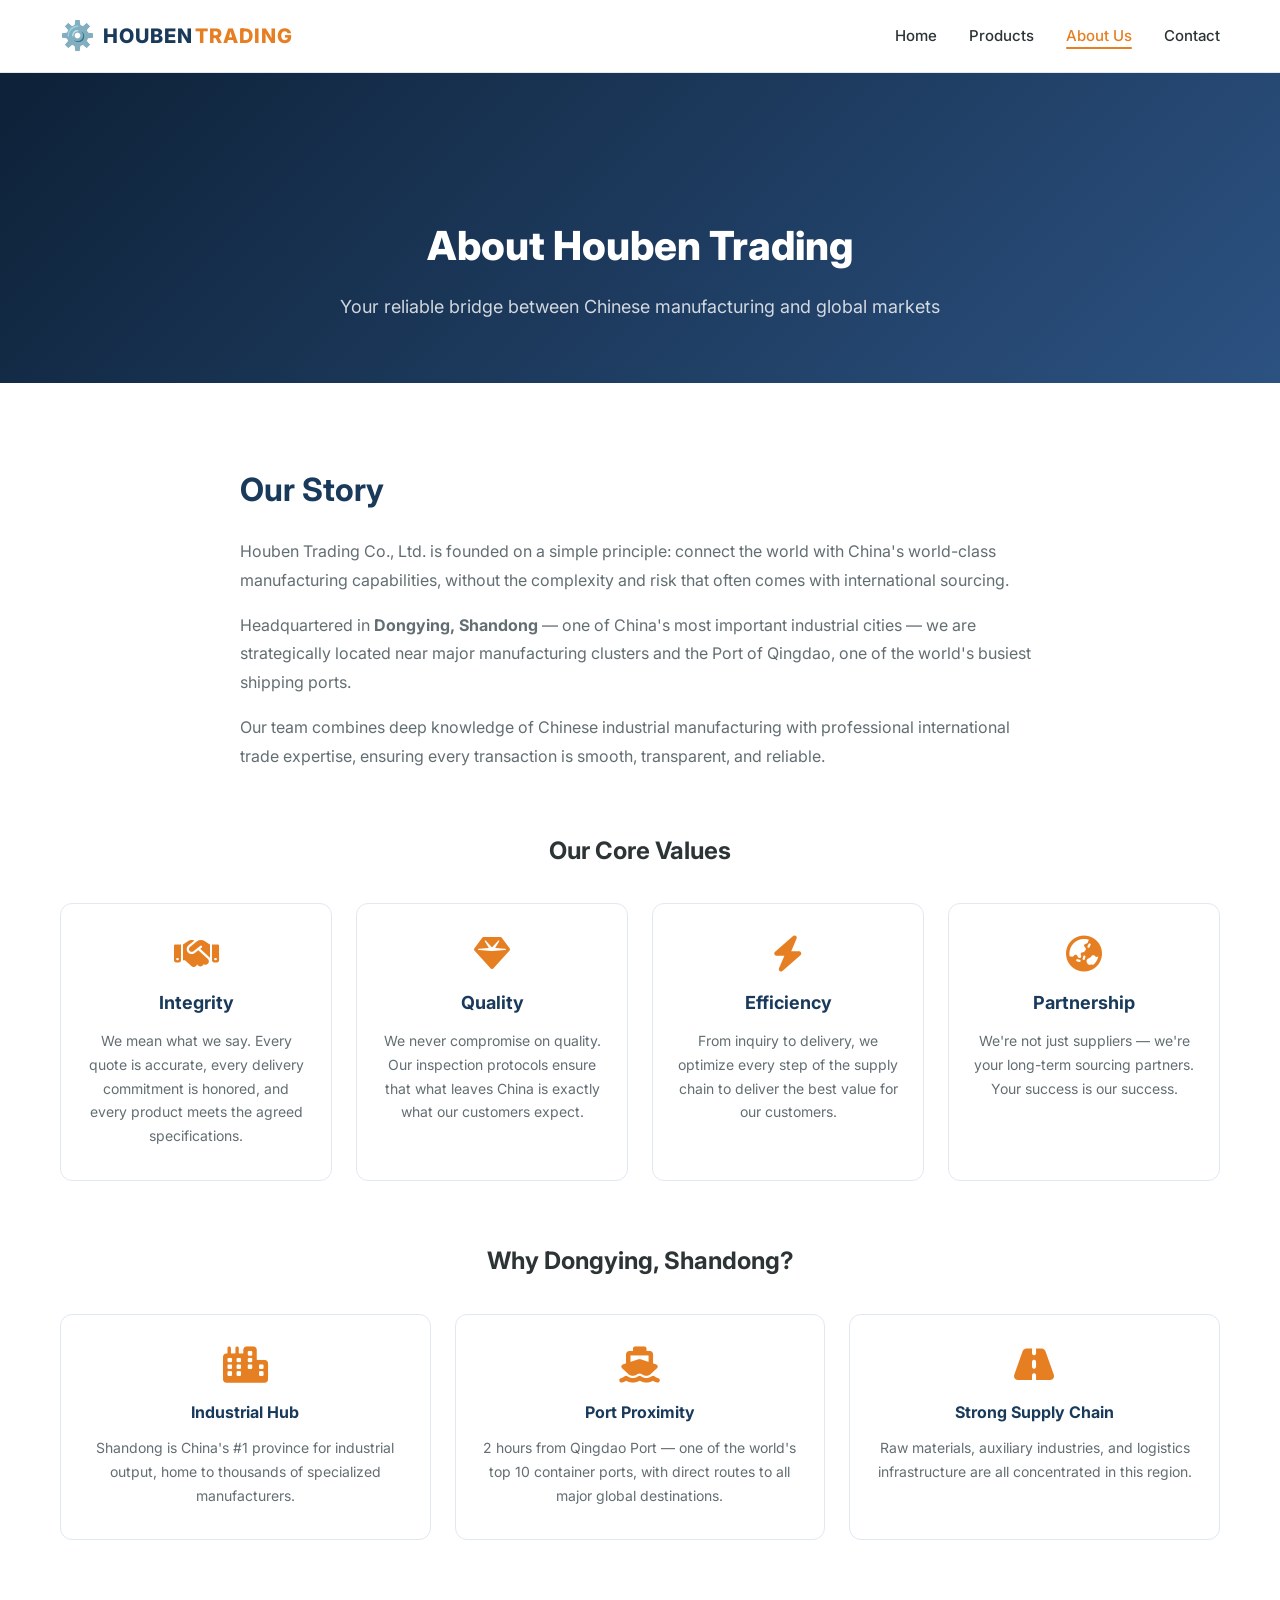
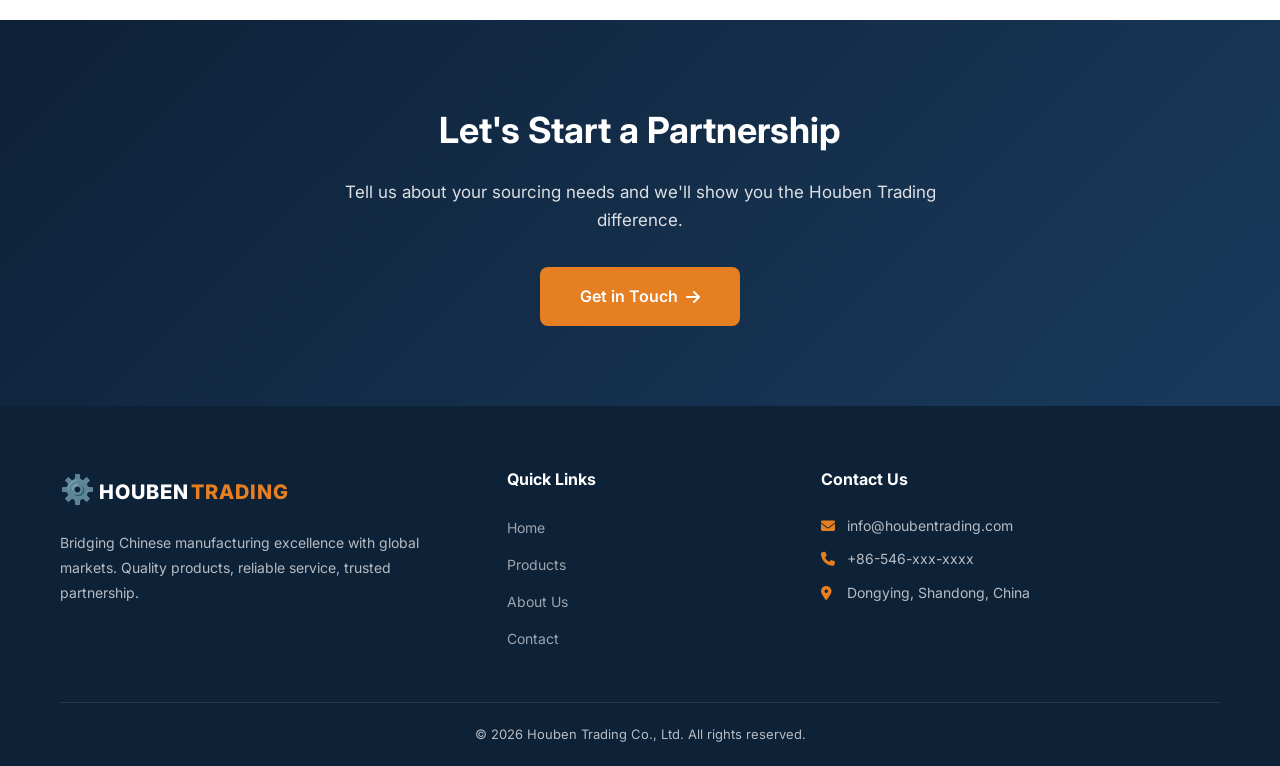
==== about.html @ 9c23e3fd "Initial commit - Houben Trading website" ====
<!DOCTYPE html>
<html lang="en">
<head>
    <meta charset="UTF-8">
    <meta name="viewport" content="width=device-width, initial-scale=1.0">
    <title>About Us - Houben Trading Co., Ltd.</title>
    <link rel="stylesheet" href="css/style.css">
    <link href="https://fonts.googleapis.com/css2?family=Inter:wght@300;400;500;600;700;800&display=swap" rel="stylesheet">
    <link rel="stylesheet" href="https://cdnjs.cloudflare.com/ajax/libs/font-awesome/6.5.0/css/all.min.css">
</head>
<body>
    <nav class="navbar">
        <div class="container">
            <div class="nav-brand">
                <a href="index.html">
                    <span class="brand-icon">⚙️</span>
                    <span class="brand-text">HOUBEN<span class="brand-accent">TRADING</span></span>
                </a>
            </div>
            <div class="nav-toggle" id="navToggle">
                <span></span><span></span><span></span>
            </div>
            <ul class="nav-menu" id="navMenu">
                <li><a href="index.html">Home</a></li>
                <li><a href="products.html">Products</a></li>
                <li><a href="about.html" class="active">About Us</a></li>
                <li><a href="contact.html">Contact</a></li>
            </ul>
        </div>
    </nav>

    <section class="page-header">
        <div class="container">
            <h1>About Houben Trading</h1>
            <p>Your reliable bridge between Chinese manufacturing and global markets</p>
        </div>
    </section>

    <section class="section">
        <div class="container">
            <div class="about-story">
                <div class="about-text">
                    <h2>Our Story</h2>
                    <p>Houben Trading Co., Ltd. is founded on a simple principle: connect the world with China's world-class manufacturing capabilities, without the complexity and risk that often comes with international sourcing.</p>
                    <p>Headquartered in <strong>Dongying, Shandong</strong> — one of China's most important industrial cities — we are strategically located near major manufacturing clusters and the Port of Qingdao, one of the world's busiest shipping ports.</p>
                    <p>Our team combines deep knowledge of Chinese industrial manufacturing with professional international trade expertise, ensuring every transaction is smooth, transparent, and reliable.</p>
                </div>
            </div>

            <div class="values-section">
                <h2 class="text-center">Our Core Values</h2>
                <div class="values-grid">
                    <div class="value-card">
                        <i class="fas fa-handshake"></i>
                        <h3>Integrity</h3>
                        <p>We mean what we say. Every quote is accurate, every delivery commitment is honored, and every product meets the agreed specifications.</p>
                    </div>
                    <div class="value-card">
                        <i class="fas fa-gem"></i>
                        <h3>Quality</h3>
                        <p>We never compromise on quality. Our inspection protocols ensure that what leaves China is exactly what our customers expect.</p>
                    </div>
                    <div class="value-card">
                        <i class="fas fa-bolt"></i>
                        <h3>Efficiency</h3>
                        <p>From inquiry to delivery, we optimize every step of the supply chain to deliver the best value for our customers.</p>
                    </div>
                    <div class="value-card">
                        <i class="fas fa-globe-asia"></i>
                        <h3>Partnership</h3>
                        <p>We're not just suppliers — we're your long-term sourcing partners. Your success is our success.</p>
                    </div>
                </div>
            </div>

            <div class="why-location">
                <h2 class="text-center">Why Dongying, Shandong?</h2>
                <div class="location-grid">
                    <div class="location-item">
                        <i class="fas fa-city"></i>
                        <h4>Industrial Hub</h4>
                        <p>Shandong is China's #1 province for industrial output, home to thousands of specialized manufacturers.</p>
                    </div>
                    <div class="location-item">
                        <i class="fas fa-ship"></i>
                        <h4>Port Proximity</h4>
                        <p>2 hours from Qingdao Port — one of the world's top 10 container ports, with direct routes to all major global destinations.</p>
                    </div>
                    <div class="location-item">
                        <i class="fas fa-road"></i>
                        <h4>Strong Supply Chain</h4>
                        <p>Raw materials, auxiliary industries, and logistics infrastructure are all concentrated in this region.</p>
                    </div>
                </div>
            </div>
        </div>
    </section>

    <section class="section cta-section">
        <div class="container">
            <div class="cta-content">
                <h2>Let's Start a Partnership</h2>
                <p>Tell us about your sourcing needs and we'll show you the Houben Trading difference.</p>
                <a href="contact.html" class="btn btn-primary btn-lg">Get in Touch <i class="fas fa-arrow-right"></i></a>
            </div>
        </div>
    </section>

    <footer class="footer">
        <div class="container">
            <div class="footer-grid">
                <div class="footer-brand">
                    <span class="brand-icon">⚙️</span>
                    <span class="brand-text">HOUBEN<span class="brand-accent">TRADING</span></span>
                    <p>Bridging Chinese manufacturing excellence with global markets. Quality products, reliable service, trusted partnership.</p>
                </div>
                <div class="footer-links">
                    <h4>Quick Links</h4>
                    <ul>
                        <li><a href="index.html">Home</a></li>
                        <li><a href="products.html">Products</a></li>
                        <li><a href="about.html">About Us</a></li>
                        <li><a href="contact.html">Contact</a></li>
                    </ul>
                </div>
                <div class="footer-contact">
                    <h4>Contact Us</h4>
                    <p><i class="fas fa-envelope"></i> info@houbentrading.com</p>
                    <p><i class="fas fa-phone"></i> +86-546-xxx-xxxx</p>
                    <p><i class="fas fa-location-dot"></i> Dongying, Shandong, China</p>
                </div>
            </div>
            <div class="footer-bottom">
                <p>&copy; 2026 Houben Trading Co., Ltd. All rights reserved.</p>
            </div>
        </div>
    </footer>

    <script src="js/main.js"></script>
</body>
</html>
---- css/style.css ----
/* ============================================
   Houben Trading Co., Ltd. - Main Stylesheet
   ============================================ */

:root {
    --primary: #1a3a5c;
    --primary-dark: #0d2137;
    --primary-light: #2c5282;
    --accent: #e67e22;
    --accent-hover: #d35400;
    --text: #2d3436;
    --text-light: #636e72;
    --bg: #ffffff;
    --bg-alt: #f8f9fa;
    --border: #e2e8f0;
    --shadow: 0 4px 24px rgba(0,0,0,0.08);
    --shadow-hover: 0 8px 40px rgba(0,0,0,0.12);
    --radius: 12px;
}

* {
    margin: 0;
    padding: 0;
    box-sizing: border-box;
}

html {
    scroll-behavior: smooth;
}

body {
    font-family: 'Inter', -apple-system, BlinkMacSystemFont, 'Segoe UI', sans-serif;
    color: var(--text);
    line-height: 1.7;
    font-size: 16px;
}

.container {
    max-width: 1200px;
    margin: 0 auto;
    padding: 0 20px;
}

/* ======== Navigation ======== */
.navbar {
    position: fixed;
    top: 0;
    left: 0;
    right: 0;
    background: rgba(255,255,255,0.95);
    backdrop-filter: blur(10px);
    z-index: 1000;
    border-bottom: 1px solid var(--border);
    transition: all 0.3s;
}

.navbar .container {
    display: flex;
    justify-content: space-between;
    align-items: center;
    height: 72px;
}

.nav-brand a {
    text-decoration: none;
    display: flex;
    align-items: center;
    gap: 8px;
}

.brand-icon {
    font-size: 28px;
}

.brand-text {
    font-weight: 800;
    font-size: 20px;
    letter-spacing: 1px;
    color: var(--primary);
}

.brand-accent {
    color: var(--accent);
    margin-left: 2px;
}

.nav-menu {
    display: flex;
    list-style: none;
    gap: 32px;
}

.nav-menu a {
    text-decoration: none;
    color: var(--text);
    font-weight: 500;
    font-size: 15px;
    transition: color 0.2s;
    position: relative;
}

.nav-menu a:hover,
.nav-menu a.active {
    color: var(--accent);
}

.nav-menu a.active::after {
    content: '';
    position: absolute;
    bottom: -4px;
    left: 0;
    right: 0;
    height: 2px;
    background: var(--accent);
    border-radius: 1px;
}

.nav-toggle {
    display: none;
    flex-direction: column;
    cursor: pointer;
    gap: 5px;
}

.nav-toggle span {
    width: 24px;
    height: 2px;
    background: var(--primary);
    transition: 0.3s;
}

/* ======== Hero ======== */
.hero {
    min-height: 85vh;
    display: flex;
    align-items: center;
    position: relative;
    background: linear-gradient(135deg, var(--primary-dark) 0%, var(--primary) 50%, var(--primary-light) 100%);
    overflow: hidden;
    margin-top: 72px;
}

.hero-overlay {
    position: absolute;
    inset: 0;
    background: url("data:image/svg+xml,%3Csvg width='60' height='60' viewBox='0 0 60 60' xmlns='http://www.w3.org/2000/svg'%3E%3Cg fill='none' fill-rule='evenodd'%3E%3Cg fill='%23ffffff' fill-opacity='0.03'%3E%3Cpath d='M36 34v-4h-2v4h-4v2h4v4h2v-4h4v-2h-4zm0-30V0h-2v4h-4v2h4v4h2V6h4V4h-4zM6 34v-4H4v4H0v2h4v4h2v-4h4v-2H6zM6 4V0H4v4H0v2h4v4h2V6h4V4H6z'/%3E%3C/g%3E%3C/g%3E%3C/svg%3E");
}

.hero-content {
    position: relative;
    z-index: 1;
    max-width: 720px;
    color: white;
}

.hero-badge {
    display: inline-block;
    background: rgba(255,255,255,0.1);
    backdrop-filter: blur(4px);
    padding: 8px 20px;
    border-radius: 50px;
    font-size: 13px;
    font-weight: 500;
    letter-spacing: 0.5px;
    margin-bottom: 24px;
    border: 1px solid rgba(255,255,255,0.15);
}

.hero h1 {
    font-size: 48px;
    font-weight: 800;
    line-height: 1.15;
    margin-bottom: 20px;
}

.hero h1 .highlight {
    background: linear-gradient(135deg, #f6d365, #fda085);
    -webkit-background-clip: text;
    -webkit-text-fill-color: transparent;
    background-clip: text;
}

.hero-subtitle {
    font-size: 18px;
    color: rgba(255,255,255,0.8);
    line-height: 1.7;
    margin-bottom: 36px;
    max-width: 600px;
}

.hero-cta {
    display: flex;
    gap: 16px;
    flex-wrap: wrap;
}

/* ======== Buttons ======== */
.btn {
    display: inline-flex;
    align-items: center;
    gap: 8px;
    padding: 14px 32px;
    border-radius: 8px;
    font-weight: 600;
    font-size: 15px;
    text-decoration: none;
    transition: all 0.3s;
    cursor: pointer;
    border: none;
    font-family: inherit;
}

.btn-primary {
    background: var(--accent);
    color: white;
}

.btn-primary:hover {
    background: var(--accent-hover);
    transform: translateY(-2px);
    box-shadow: 0 8px 24px rgba(230, 126, 34, 0.35);
}

.btn-outline {
    background: transparent;
    color: white;
    border: 2px solid rgba(255,255,255,0.3);
}

.btn-outline:hover {
    border-color: white;
    background: rgba(255,255,255,0.1);
    transform: translateY(-2px);
}

.btn-sm {
    padding: 10px 20px;
    font-size: 13px;
}

.btn-lg {
    padding: 16px 40px;
    font-size: 16px;
}

.btn-submit {
    width: 100%;
    justify-content: center;
    font-size: 16px;
    padding: 16px;
}

/* ======== Trust Bar ======== */
.trust-bar {
    background: white;
    border-bottom: 1px solid var(--border);
    padding: 16px 0;
}

.trust-items {
    display: flex;
    justify-content: center;
    gap: 40px;
    flex-wrap: wrap;
}

.trust-item {
    display: flex;
    align-items: center;
    gap: 8px;
    font-size: 14px;
    font-weight: 500;
    color: var(--text-light);
}

.trust-item i {
    color: var(--accent);
    font-size: 18px;
}

/* ======== Sections ======== */
.section {
    padding: 80px 0;
}

.section-header {
    text-align: center;
    margin-bottom: 48px;
}

.section-header h2 {
    font-size: 36px;
    font-weight: 700;
    color: var(--primary);
    margin-bottom: 12px;
}

.section-header p {
    color: var(--text-light);
    font-size: 17px;
    max-width: 600px;
    margin: 0 auto;
}

/* ======== Page Header ======== */
.page-header {
    background: linear-gradient(135deg, var(--primary-dark), var(--primary-light));
    color: white;
    padding: 140px 0 60px;
    text-align: center;
    margin-top: 72px;
}

.page-header h1 {
    font-size: 40px;
    font-weight: 800;
    margin-bottom: 12px;
}

.page-header p {
    font-size: 18px;
    color: rgba(255,255,255,0.8);
    max-width: 600px;
    margin: 0 auto;
}

/* ======== Features Grid ======== */
.features-grid {
    display: grid;
    grid-template-columns: repeat(auto-fit, minmax(260px, 1fr));
    gap: 24px;
}

.feature-card {
    background: white;
    padding: 36px 28px;
    border-radius: var(--radius);
    border: 1px solid var(--border);
    transition: all 0.3s;
}

.feature-card:hover {
    transform: translateY(-4px);
    box-shadow: var(--shadow-hover);
}

.feature-icon {
    width: 56px;
    height: 56px;
    background: linear-gradient(135deg, var(--accent), #f39c12);
    border-radius: 12px;
    display: flex;
    align-items: center;
    justify-content: center;
    margin-bottom: 20px;
}

.feature-icon i {
    font-size: 24px;
    color: white;
}

.feature-card h3 {
    font-size: 18px;
    margin-bottom: 12px;
    color: var(--primary);
}

.feature-card p {
    font-size: 14px;
    color: var(--text-light);
    line-height: 1.7;
}

/* ======== Products Preview ======== */
.product-grid {
    display: grid;
    grid-template-columns: repeat(auto-fit, minmax(340px, 1fr));
    gap: 28px;
}

.product-card {
    background: white;
    border-radius: var(--radius);
    overflow: hidden;
    border: 1px solid var(--border);
    transition: all 0.3s;
}

.product-card:hover {
    transform: translateY(-4px);
    box-shadow: var(--shadow-hover);
}

.product-placeholder {
    display: flex;
    align-items: center;
    justify-content: center;
    height: 100%;
}

.product-placeholder i {
    font-size: 64px;
    color: rgba(255,255,255,0.25);
}

.product-img {
    height: 220px;
    display: flex;
    align-items: center;
    justify-content: center;
}

.product-info {
    padding: 24px;
}

.product-tag {
    display: inline-block;
    padding: 4px 12px;
    background: rgba(230, 126, 34, 0.1);
    color: var(--accent);
    border-radius: 50px;
    font-size: 12px;
    font-weight: 600;
    margin-bottom: 12px;
}

.product-info h3 {
    font-size: 18px;
    margin-bottom: 10px;
    color: var(--primary);
}

.product-info p {
    font-size: 14px;
    color: var(--text-light);
    line-height: 1.7;
    margin-bottom: 16px;
}

/* ======== Industries ======== */
.industries {
    background: var(--bg-alt);
}

.industries-grid {
    display: grid;
    grid-template-columns: repeat(auto-fit, minmax(160px, 1fr));
    gap: 24px;
    max-width: 800px;
    margin: 0 auto;
}

.industry-item {
    background: white;
    padding: 28px 20px;
    text-align: center;
    border-radius: var(--radius);
    border: 1px solid var(--border);
    transition: all 0.3s;
}

.industry-item:hover {
    transform: translateY(-3px);
    box-shadow: var(--shadow);
}

.industry-item i {
    font-size: 32px;
    color: var(--accent);
    margin-bottom: 12px;
}

.industry-item h4 {
    font-size: 14px;
    color: var(--primary);
    font-weight: 600;
}

/* ======== CTA Section ======== */
.cta-section {
    background: linear-gradient(135deg, var(--primary-dark), var(--primary));
    color: white;
    text-align: center;
}

.cta-content {
    max-width: 600px;
    margin: 0 auto;
}

.cta-content h2 {
    font-size: 36px;
    font-weight: 700;
    margin-bottom: 16px;
}

.cta-content p {
    font-size: 17px;
    color: rgba(255,255,255,0.85);
    margin-bottom: 32px;
}

.cta-content .btn-outline {
    border-color: rgba(255,255,255,0.4);
}

/* ======== Footer ======== */
.footer {
    background: var(--primary-dark);
    color: rgba(255,255,255,0.7);
    padding: 60px 0 0;
}

.footer-grid {
    display: grid;
    grid-template-columns: 1.5fr 1fr 1.5fr;
    gap: 48px;
    margin-bottom: 40px;
}

.footer-brand .brand-text {
    color: white;
}

.footer-brand p {
    font-size: 14px;
    margin-top: 16px;
    line-height: 1.8;
}

.footer-links h4,
.footer-contact h4 {
    color: white;
    font-size: 16px;
    margin-bottom: 20px;
}

.footer-links ul {
    list-style: none;
}

.footer-links li {
    margin-bottom: 10px;
}

.footer-links a {
    text-decoration: none;
    color: rgba(255,255,255,0.6);
    font-size: 14px;
    transition: color 0.2s;
}

.footer-links a:hover {
    color: var(--accent);
}

.footer-contact p {
    font-size: 14px;
    margin-bottom: 10px;
    display: flex;
    align-items: center;
    gap: 10px;
}

.footer-contact i {
    width: 16px;
    color: var(--accent);
}

.footer-bottom {
    border-top: 1px solid rgba(255,255,255,0.1);
    padding: 20px 0;
    text-align: center;
    font-size: 13px;
}

/* ======== About Page ======== */
.about-story {
    max-width: 800px;
    margin: 0 auto 60px;
}

.about-text h2 {
    font-size: 32px;
    color: var(--primary);
    margin-bottom: 20px;
}

.about-text p {
    font-size: 16px;
    color: var(--text-light);
    margin-bottom: 16px;
    line-height: 1.8;
}

.values-grid {
    display: grid;
    grid-template-columns: repeat(auto-fit, minmax(240px, 1fr));
    gap: 24px;
    margin: 32px 0 60px;
}

.value-card {
    text-align: center;
    padding: 32px 24px;
    background: white;
    border-radius: var(--radius);
    border: 1px solid var(--border);
    transition: all 0.3s;
}

.value-card:hover {
    transform: translateY(-3px);
    box-shadow: var(--shadow);
}

.value-card i {
    font-size: 36px;
    color: var(--accent);
    margin-bottom: 16px;
}

.value-card h3 {
    font-size: 18px;
    color: var(--primary);
    margin-bottom: 10px;
}

.value-card p {
    font-size: 14px;
    color: var(--text-light);
}

.location-grid {
    display: grid;
    grid-template-columns: repeat(auto-fit, minmax(260px, 1fr));
    gap: 24px;
    margin-top: 32px;
}

.location-item {
    text-align: center;
    padding: 32px 24px;
    background: white;
    border-radius: var(--radius);
    border: 1px solid var(--border);
}

.location-item i {
    font-size: 36px;
    color: var(--accent);
    margin-bottom: 16px;
}

.location-item h4 {
    font-size: 16px;
    color: var(--primary);
    margin-bottom: 10px;
}

.location-item p {
    font-size: 14px;
    color: var(--text-light);
}

/* ======== Products Page ======== */
.product-category {
    margin-bottom: 40px;
}

.category-header {
    margin-bottom: 32px;
}

.category-header h2 {
    font-size: 28px;
    color: var(--primary);
    margin-bottom: 8px;
}

.category-desc {
    color: var(--text-light);
    font-size: 15px;
    max-width: 700px;
}

.product-detail-grid {
    display: grid;
    grid-template-columns: repeat(auto-fit, minmax(300px, 1fr));
    gap: 24px;
}

.product-detail-card {
    background: white;
    border-radius: var(--radius);
    overflow: hidden;
    border: 1px solid var(--border);
    transition: all 0.3s;
}

.product-detail-card:hover {
    transform: translateY(-3px);
    box-shadow: var(--shadow-hover);
}

.product-detail-card h3 {
    padding: 20px 20px 8px;
    font-size: 18px;
    color: var(--primary);
}

.product-detail-card ul {
    padding: 0 20px 20px;
    list-style: none;
}

.product-detail-card li {
    padding: 4px 0;
    font-size: 14px;
    color: var(--text-light);
    padding-left: 20px;
    position: relative;
}

.product-detail-card li::before {
    content: '\2713';
    position: absolute;
    left: 0;
    color: var(--accent);
    font-weight: 700;
}

.section-divider {
    border: none;
    border-top: 1px solid var(--border);
    margin: 40px 0;
}

/* ======== Contact Page ======== */
.contact-grid {
    display: grid;
    grid-template-columns: 1fr 1.5fr;
    gap: 48px;
    align-items: start;
}

.contact-info-panel h2 {
    font-size: 28px;
    color: var(--primary);
    margin-bottom: 16px;
}

.contact-info-panel > p {
    color: var(--text-light);
    margin-bottom: 32px;
}

.contact-details {
    display: flex;
    flex-direction: column;
    gap: 20px;
}

.contact-item {
    display: flex;
    gap: 16px;
    align-items: flex-start;
}

.contact-item i {
    width: 40px;
    height: 40px;
    background: rgba(230, 126, 34, 0.1);
    border-radius: 10px;
    display: flex;
    align-items: center;
    justify-content: center;
    color: var(--accent);
    font-size: 18px;
    flex-shrink: 0;
}

.contact-item h4 {
    font-size: 14px;
    color: var(--primary);
    margin-bottom: 2px;
}

.contact-item p {
    font-size: 14px;
    color: var(--text-light);
}

/* Inquiry Form */
.inquiry-form-panel {
    background: white;
    border-radius: var(--radius);
    padding: 36px;
    border: 1px solid var(--border);
    box-shadow: var(--shadow);
}

.inquiry-form-panel h2 {
    font-size: 24px;
    color: var(--primary);
    margin-bottom: 24px;
}

.form-row {
    display: grid;
    grid-template-columns: 1fr 1fr;
    gap: 16px;
}

.form-group {
    margin-bottom: 16px;
}

.form-group label {
    display: block;
    font-size: 13px;
    font-weight: 600;
    color: var(--text);
    margin-bottom: 6px;
}

.form-group input,
.form-group select,
.form-group textarea {
    width: 100%;
    padding: 12px 16px;
    border: 1px solid var(--border);
    border-radius: 8px;
    font-family: inherit;
    font-size: 14px;
    transition: border-color 0.2s;
    background: var(--bg);
}

.form-group input:focus,
.form-group select:focus,
.form-group textarea:focus {
    outline: none;
    border-color: var(--accent);
    box-shadow: 0 0 0 3px rgba(230, 126, 34, 0.1);
}

.form-note {
    text-align: center;
    font-size: 12px;
    color: var(--text-light);
    margin-top: 12px;
}

/* ======== Utilities ======== */
.text-center {
    text-align: center;
}

/* ======== Mobile ======== */
@media (max-width: 768px) {
    .nav-toggle {
        display: flex;
    }

    .nav-menu {
        position: fixed;
        top: 72px;
        left: 0;
        right: 0;
        background: white;
        flex-direction: column;
        padding: 24px;
        gap: 16px;
        border-bottom: 1px solid var(--border);
        transform: translateY(-120%);
        transition: transform 0.3s;
    }

    .nav-menu.active {
        transform: translateY(0);
    }

    .hero h1 {
        font-size: 32px;
    }

    .hero-subtitle {
        font-size: 16px;
    }

    .section-header h2,
    .cta-content h2 {
        font-size: 28px;
    }

    .contact-grid {
        grid-template-columns: 1fr;
    }

    .form-row {
        grid-template-columns: 1fr;
    }

    .footer-grid {
        grid-template-columns: 1fr;
        gap: 32px;
    }

    .trust-items {
        gap: 16px;
    }

    .product-grid,
    .features-grid {
        grid-template-columns: 1fr;
    }

    .page-header h1 {
        font-size: 28px;
    }
}

@media (max-width: 480px) {
    .hero h1 {
        font-size: 26px;
    }

    .hero-cta {
        flex-direction: column;
    }

    .hero-cta .btn {
        width: 100%;
        justify-content: center;
    }
}

/* ======== Submit Feedback ======== */
.submit-feedback {
    display: none;
    text-align: center;
    padding: 40px;
}

.submit-feedback.show {
    display: block;
}

.submit-feedback i {
    font-size: 48px;
    color: #27ae60;
    margin-bottom: 16px;
}

.submit-feedback h3 {
    color: var(--primary);
    margin-bottom: 8px;
}
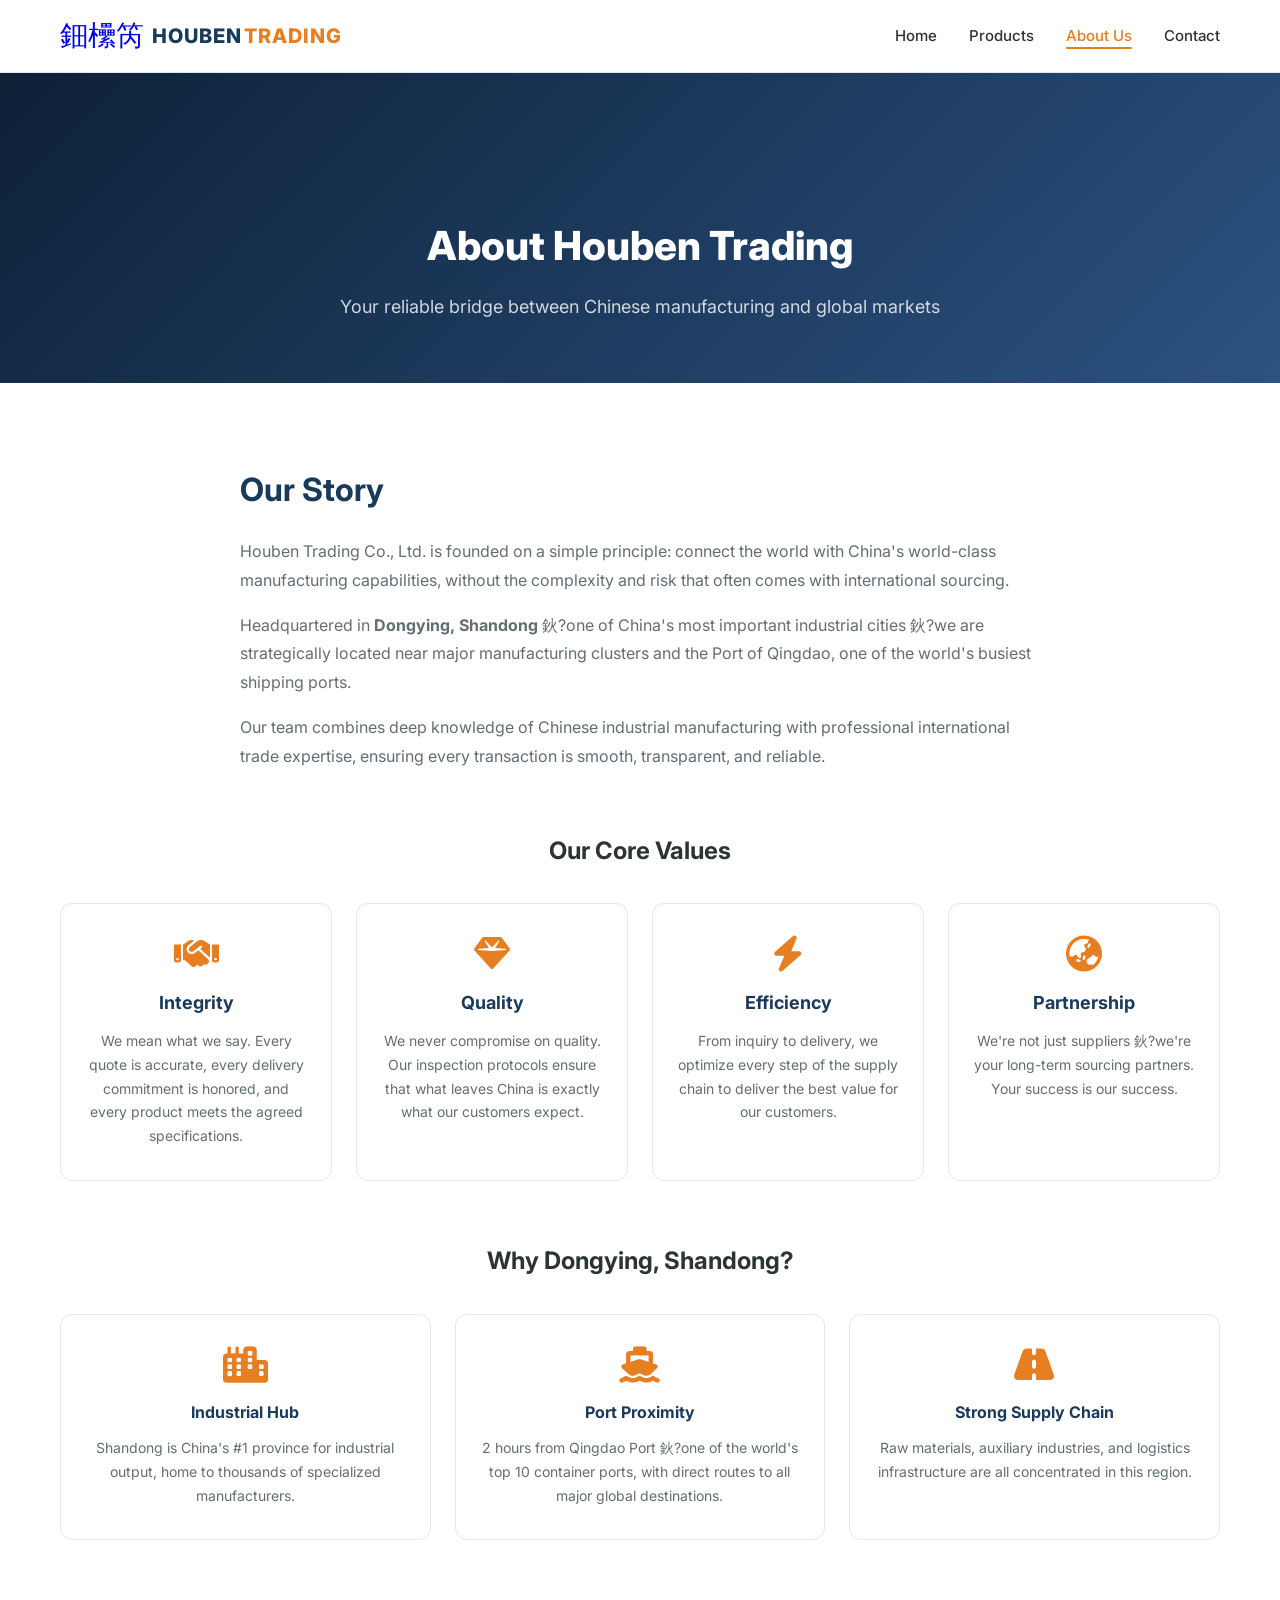
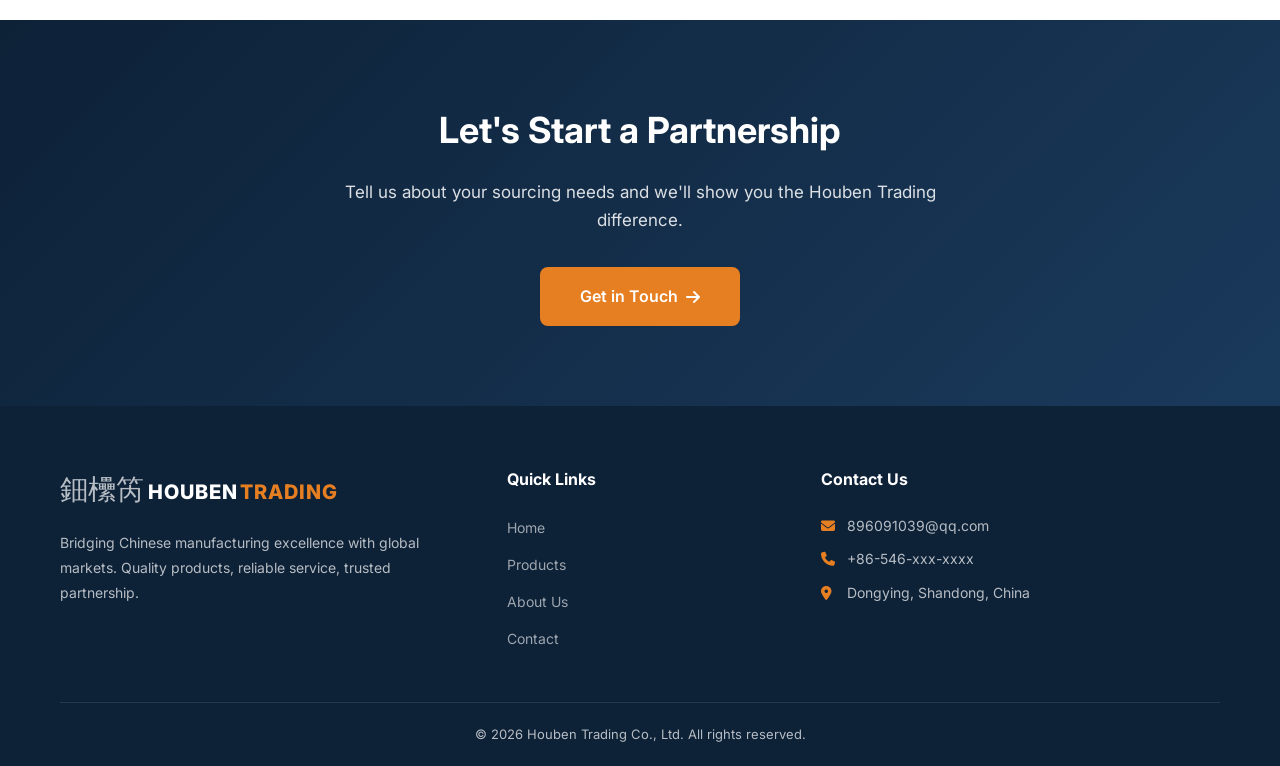
==== commit 1cb346e7: "Update contact email to 896091039@qq.com" ====
--- a/about.html
+++ b/about.html
@@ -1,4 +1,4 @@
-<!DOCTYPE html>
+﻿<!DOCTYPE html>
 <html lang="en">
 <head>
     <meta charset="UTF-8">
@@ -13,7 +13,7 @@
         <div class="container">
             <div class="nav-brand">
                 <a href="index.html">
-                    <span class="brand-icon">⚙️</span>
+                    <span class="brand-icon">鈿欙笍</span>
                     <span class="brand-text">HOUBEN<span class="brand-accent">TRADING</span></span>
                 </a>
             </div>
@@ -42,7 +42,7 @@
                 <div class="about-text">
                     <h2>Our Story</h2>
                     <p>Houben Trading Co., Ltd. is founded on a simple principle: connect the world with China's world-class manufacturing capabilities, without the complexity and risk that often comes with international sourcing.</p>
-                    <p>Headquartered in <strong>Dongying, Shandong</strong> — one of China's most important industrial cities — we are strategically located near major manufacturing clusters and the Port of Qingdao, one of the world's busiest shipping ports.</p>
+                    <p>Headquartered in <strong>Dongying, Shandong</strong> 鈥?one of China's most important industrial cities 鈥?we are strategically located near major manufacturing clusters and the Port of Qingdao, one of the world's busiest shipping ports.</p>
                     <p>Our team combines deep knowledge of Chinese industrial manufacturing with professional international trade expertise, ensuring every transaction is smooth, transparent, and reliable.</p>
                 </div>
             </div>
@@ -68,7 +68,7 @@
                     <div class="value-card">
                         <i class="fas fa-globe-asia"></i>
                         <h3>Partnership</h3>
-                        <p>We're not just suppliers — we're your long-term sourcing partners. Your success is our success.</p>
+                        <p>We're not just suppliers 鈥?we're your long-term sourcing partners. Your success is our success.</p>
                     </div>
                 </div>
             </div>
@@ -84,7 +84,7 @@
                     <div class="location-item">
                         <i class="fas fa-ship"></i>
                         <h4>Port Proximity</h4>
-                        <p>2 hours from Qingdao Port — one of the world's top 10 container ports, with direct routes to all major global destinations.</p>
+                        <p>2 hours from Qingdao Port 鈥?one of the world's top 10 container ports, with direct routes to all major global destinations.</p>
                     </div>
                     <div class="location-item">
                         <i class="fas fa-road"></i>
@@ -110,7 +110,7 @@
         <div class="container">
             <div class="footer-grid">
                 <div class="footer-brand">
-                    <span class="brand-icon">⚙️</span>
+                    <span class="brand-icon">鈿欙笍</span>
                     <span class="brand-text">HOUBEN<span class="brand-accent">TRADING</span></span>
                     <p>Bridging Chinese manufacturing excellence with global markets. Quality products, reliable service, trusted partnership.</p>
                 </div>
@@ -125,7 +125,7 @@
                 </div>
                 <div class="footer-contact">
                     <h4>Contact Us</h4>
-                    <p><i class="fas fa-envelope"></i> info@houbentrading.com</p>
+                    <p><i class="fas fa-envelope"></i> 896091039@qq.com</p>
                     <p><i class="fas fa-phone"></i> +86-546-xxx-xxxx</p>
                     <p><i class="fas fa-location-dot"></i> Dongying, Shandong, China</p>
                 </div>
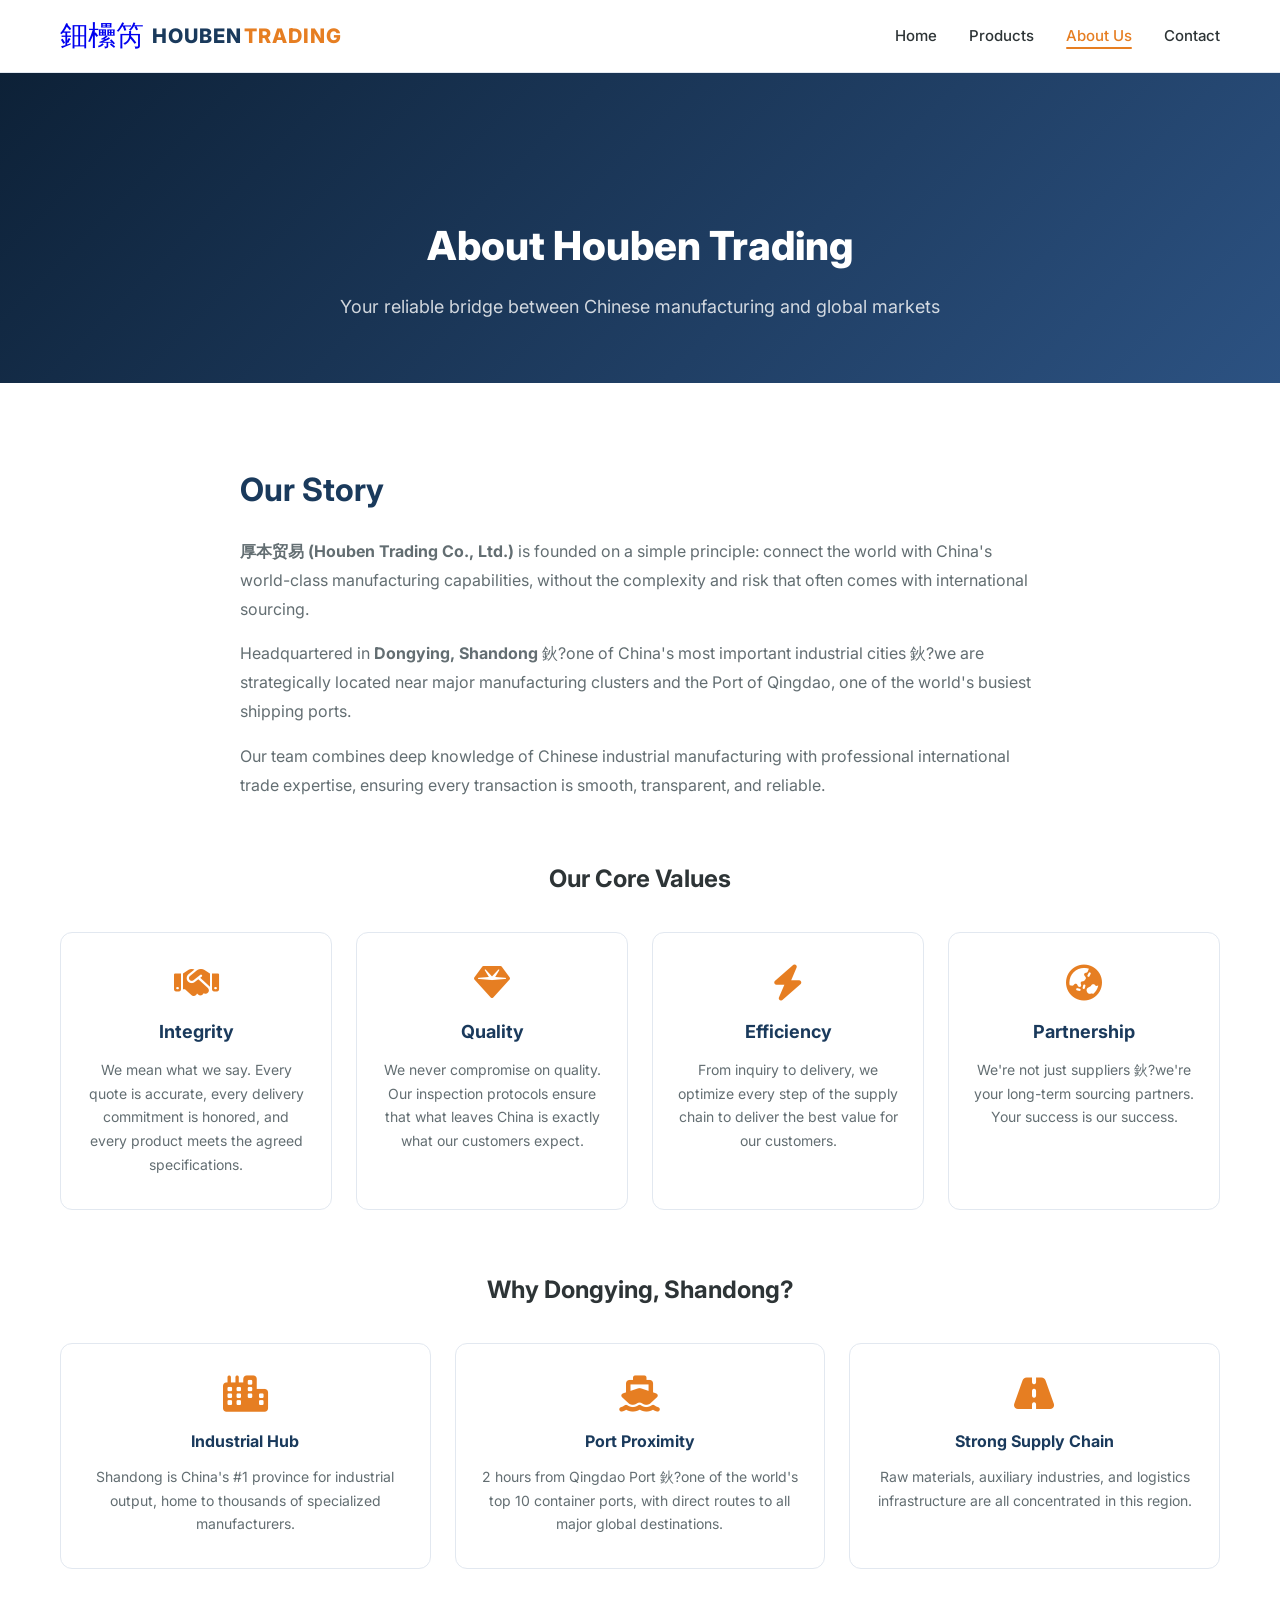
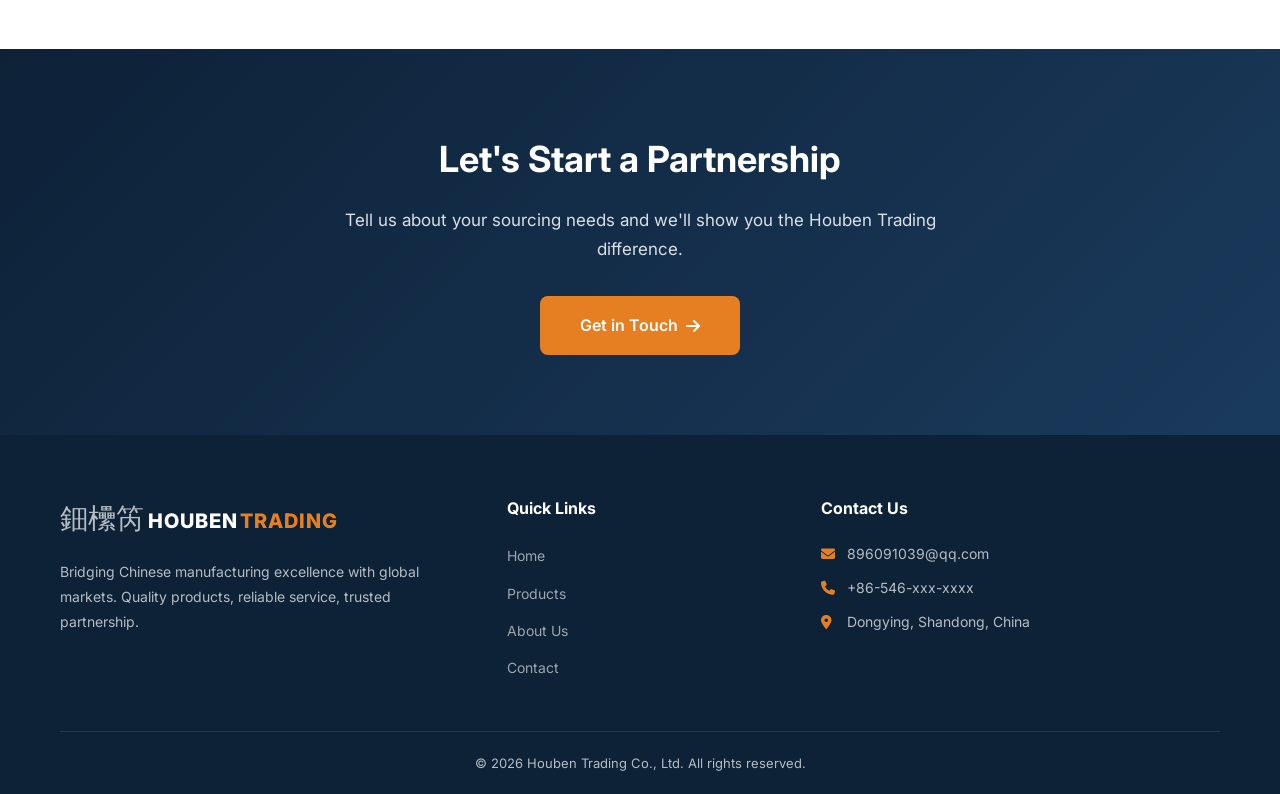
==== commit 634337de: "Add Chinese brand name to about page" ====
--- a/about.html
+++ b/about.html
@@ -41,7 +41,7 @@
             <div class="about-story">
                 <div class="about-text">
                     <h2>Our Story</h2>
-                    <p>Houben Trading Co., Ltd. is founded on a simple principle: connect the world with China's world-class manufacturing capabilities, without the complexity and risk that often comes with international sourcing.</p>
+                    <p><strong>厚本贸易 (Houben Trading Co., Ltd.)</strong> is founded on a simple principle: connect the world with China's world-class manufacturing capabilities, without the complexity and risk that often comes with international sourcing.</p>
                     <p>Headquartered in <strong>Dongying, Shandong</strong> 鈥?one of China's most important industrial cities 鈥?we are strategically located near major manufacturing clusters and the Port of Qingdao, one of the world's busiest shipping ports.</p>
                     <p>Our team combines deep knowledge of Chinese industrial manufacturing with professional international trade expertise, ensuring every transaction is smooth, transparent, and reliable.</p>
                 </div>
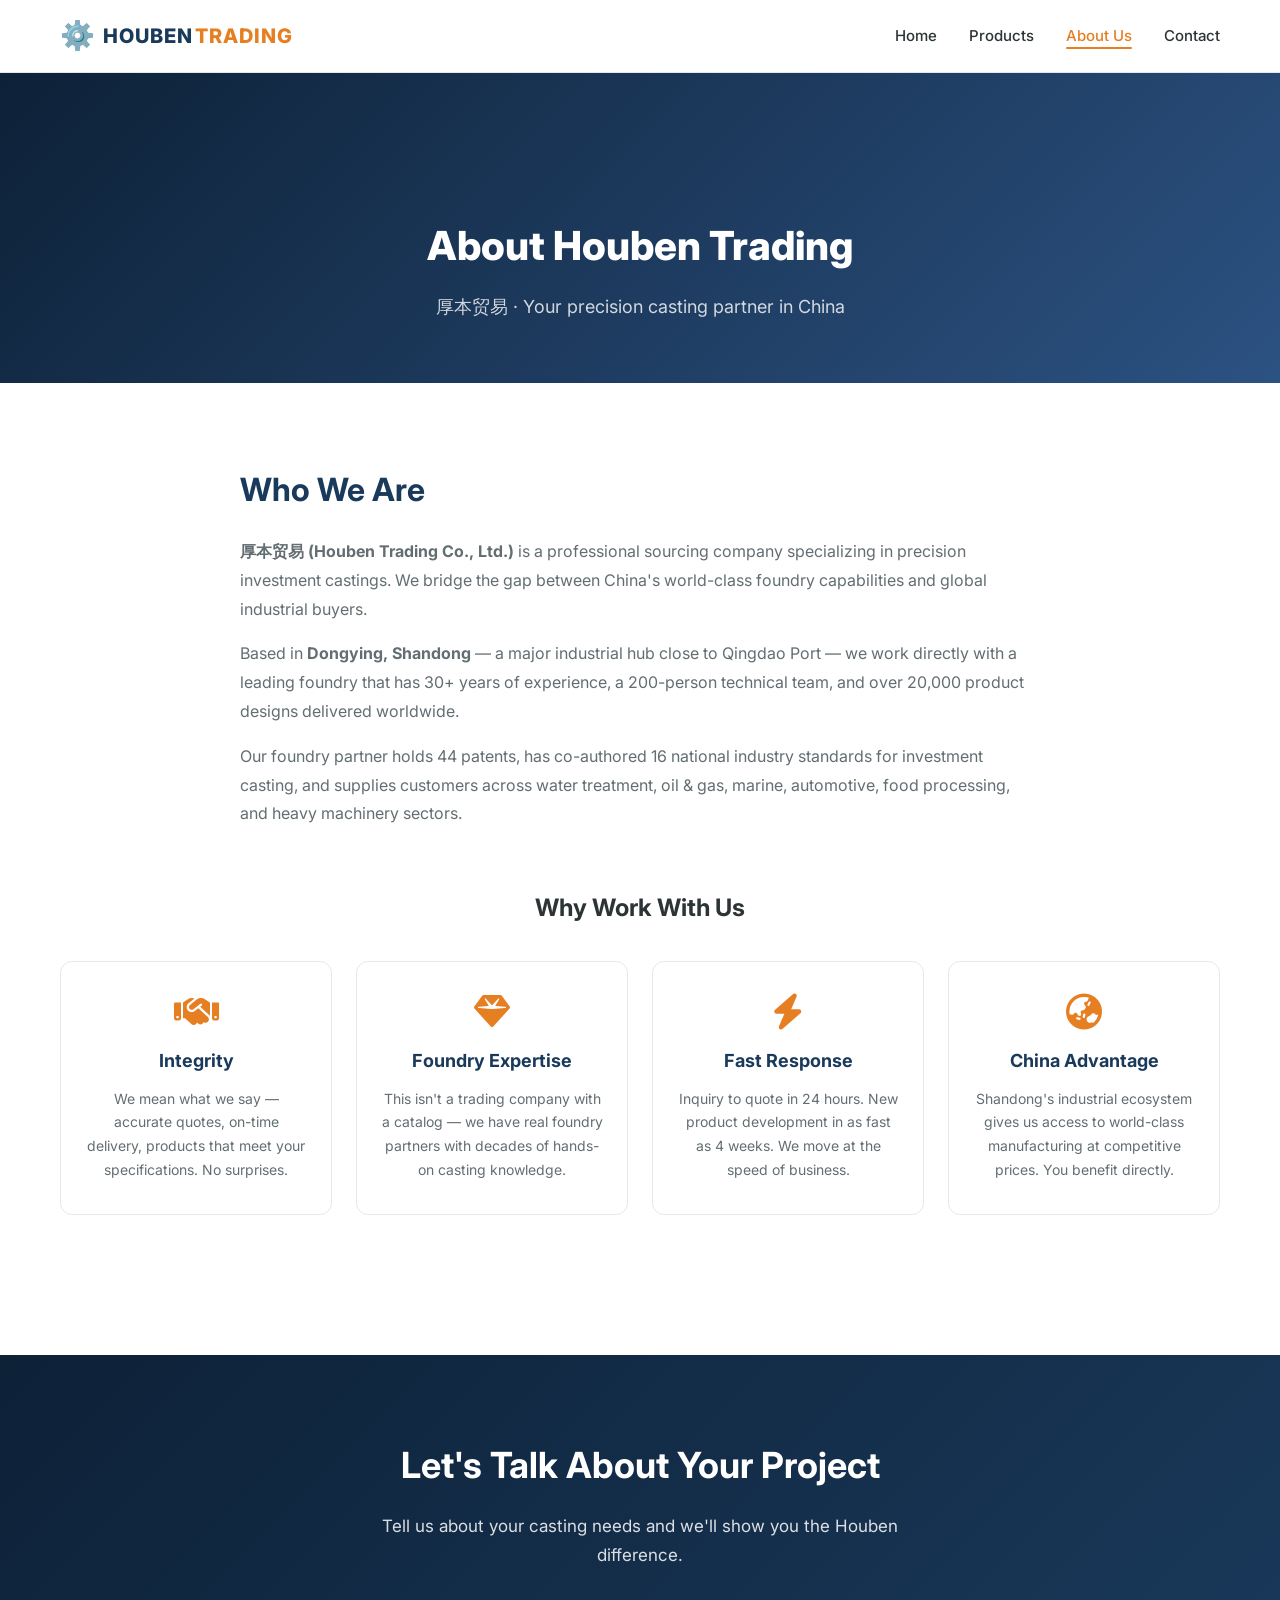
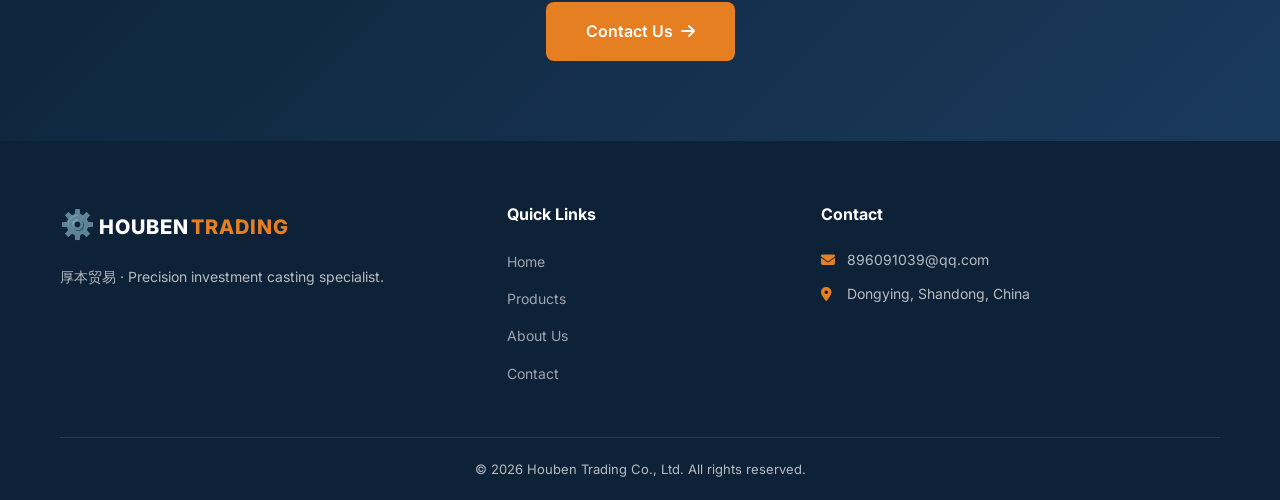
==== commit 2c1963e4: "Focus site on Jiayang precision castings, optimize all pages" ====
--- a/about.html
+++ b/about.html
@@ -1,4 +1,4 @@
-﻿<!DOCTYPE html>
+<!DOCTYPE html>
 <html lang="en">
 <head>
     <meta charset="UTF-8">
@@ -13,7 +13,7 @@
         <div class="container">
             <div class="nav-brand">
                 <a href="index.html">
-                    <span class="brand-icon">鈿欙笍</span>
+                    <span class="brand-icon">⚙️</span>
                     <span class="brand-text">HOUBEN<span class="brand-accent">TRADING</span></span>
                 </a>
             </div>
@@ -32,7 +32,7 @@
     <section class="page-header">
         <div class="container">
             <h1>About Houben Trading</h1>
-            <p>Your reliable bridge between Chinese manufacturing and global markets</p>
+            <p>厚本贸易 · Your precision casting partner in China</p>
         </div>
     </section>
 
@@ -40,56 +40,35 @@
         <div class="container">
             <div class="about-story">
                 <div class="about-text">
-                    <h2>Our Story</h2>
-                    <p><strong>厚本贸易 (Houben Trading Co., Ltd.)</strong> is founded on a simple principle: connect the world with China's world-class manufacturing capabilities, without the complexity and risk that often comes with international sourcing.</p>
-                    <p>Headquartered in <strong>Dongying, Shandong</strong> 鈥?one of China's most important industrial cities 鈥?we are strategically located near major manufacturing clusters and the Port of Qingdao, one of the world's busiest shipping ports.</p>
-                    <p>Our team combines deep knowledge of Chinese industrial manufacturing with professional international trade expertise, ensuring every transaction is smooth, transparent, and reliable.</p>
+                    <h2>Who We Are</h2>
+                    <p><strong>厚本贸易 (Houben Trading Co., Ltd.)</strong> is a professional sourcing company specializing in precision investment castings. We bridge the gap between China's world-class foundry capabilities and global industrial buyers.</p>
+                    <p>Based in <strong>Dongying, Shandong</strong> — a major industrial hub close to Qingdao Port — we work directly with a leading foundry that has 30+ years of experience, a 200-person technical team, and over 20,000 product designs delivered worldwide.</p>
+                    <p>Our foundry partner holds 44 patents, has co-authored 16 national industry standards for investment casting, and supplies customers across water treatment, oil & gas, marine, automotive, food processing, and heavy machinery sectors.</p>
                 </div>
             </div>
 
             <div class="values-section">
-                <h2 class="text-center">Our Core Values</h2>
+                <h2 class="text-center">Why Work With Us</h2>
                 <div class="values-grid">
                     <div class="value-card">
                         <i class="fas fa-handshake"></i>
                         <h3>Integrity</h3>
-                        <p>We mean what we say. Every quote is accurate, every delivery commitment is honored, and every product meets the agreed specifications.</p>
+                        <p>We mean what we say — accurate quotes, on-time delivery, products that meet your specifications. No surprises.</p>
                     </div>
                     <div class="value-card">
                         <i class="fas fa-gem"></i>
-                        <h3>Quality</h3>
-                        <p>We never compromise on quality. Our inspection protocols ensure that what leaves China is exactly what our customers expect.</p>
+                        <h3>Foundry Expertise</h3>
+                        <p>This isn't a trading company with a catalog — we have real foundry partners with decades of hands-on casting knowledge.</p>
                     </div>
                     <div class="value-card">
                         <i class="fas fa-bolt"></i>
-                        <h3>Efficiency</h3>
-                        <p>From inquiry to delivery, we optimize every step of the supply chain to deliver the best value for our customers.</p>
+                        <h3>Fast Response</h3>
+                        <p>Inquiry to quote in 24 hours. New product development in as fast as 4 weeks. We move at the speed of business.</p>
                     </div>
                     <div class="value-card">
                         <i class="fas fa-globe-asia"></i>
-                        <h3>Partnership</h3>
-                        <p>We're not just suppliers 鈥?we're your long-term sourcing partners. Your success is our success.</p>
-                    </div>
-                </div>
-            </div>
-
-            <div class="why-location">
-                <h2 class="text-center">Why Dongying, Shandong?</h2>
-                <div class="location-grid">
-                    <div class="location-item">
-                        <i class="fas fa-city"></i>
-                        <h4>Industrial Hub</h4>
-                        <p>Shandong is China's #1 province for industrial output, home to thousands of specialized manufacturers.</p>
-                    </div>
-                    <div class="location-item">
-                        <i class="fas fa-ship"></i>
-                        <h4>Port Proximity</h4>
-                        <p>2 hours from Qingdao Port 鈥?one of the world's top 10 container ports, with direct routes to all major global destinations.</p>
-                    </div>
-                    <div class="location-item">
-                        <i class="fas fa-road"></i>
-                        <h4>Strong Supply Chain</h4>
-                        <p>Raw materials, auxiliary industries, and logistics infrastructure are all concentrated in this region.</p>
+                        <h3>China Advantage</h3>
+                        <p>Shandong's industrial ecosystem gives us access to world-class manufacturing at competitive prices. You benefit directly.</p>
                     </div>
                 </div>
             </div>
@@ -99,9 +78,9 @@
     <section class="section cta-section">
         <div class="container">
             <div class="cta-content">
-                <h2>Let's Start a Partnership</h2>
-                <p>Tell us about your sourcing needs and we'll show you the Houben Trading difference.</p>
-                <a href="contact.html" class="btn btn-primary btn-lg">Get in Touch <i class="fas fa-arrow-right"></i></a>
+                <h2>Let's Talk About Your Project</h2>
+                <p>Tell us about your casting needs and we'll show you the Houben difference.</p>
+                <a href="contact.html" class="btn btn-primary btn-lg">Contact Us <i class="fas fa-arrow-right"></i></a>
             </div>
         </div>
     </section>
@@ -110,9 +89,9 @@
         <div class="container">
             <div class="footer-grid">
                 <div class="footer-brand">
-                    <span class="brand-icon">鈿欙笍</span>
+                    <span class="brand-icon">⚙️</span>
                     <span class="brand-text">HOUBEN<span class="brand-accent">TRADING</span></span>
-                    <p>Bridging Chinese manufacturing excellence with global markets. Quality products, reliable service, trusted partnership.</p>
+                    <p>厚本贸易 · Precision investment casting specialist.</p>
                 </div>
                 <div class="footer-links">
                     <h4>Quick Links</h4>
@@ -124,9 +103,8 @@
                     </ul>
                 </div>
                 <div class="footer-contact">
-                    <h4>Contact Us</h4>
+                    <h4>Contact</h4>
                     <p><i class="fas fa-envelope"></i> 896091039@qq.com</p>
-                    <p><i class="fas fa-phone"></i> +86-546-xxx-xxxx</p>
                     <p><i class="fas fa-location-dot"></i> Dongying, Shandong, China</p>
                 </div>
             </div>
--- a/css/style.css
+++ b/css/style.css
@@ -135,7 +135,7 @@
     display: flex;
     align-items: center;
     position: relative;
-    background: linear-gradient(135deg, var(--primary-dark) 0%, var(--primary) 50%, var(--primary-light) 100%);
+    background: url('../images/20201225113845_6942.jpg') center/cover no-repeat, linear-gradient(135deg, var(--primary-dark) 0%, var(--primary) 50%, var(--primary-light) 100%);
     overflow: hidden;
     margin-top: 72px;
 }
@@ -945,6 +945,55 @@
     padding: 40px;
 }
 
+.product-img img {
+    width: 100%;
+    height: 100%;
+    object-fit: cover;
+    transition: transform 0.3s;
+}
+
+.product-card:hover .product-img img {
+    transform: scale(1.05);
+}
+
+.product-bullets {
+    list-style: none;
+    padding: 0;
+    margin: 0 0 16px;
+}
+
+.product-bullets li {
+    padding: 3px 0 3px 20px;
+    font-size: 13px;
+    color: var(--text-light);
+    position: relative;
+}
+
+.product-bullets li::before {
+    content: '✓';
+    position: absolute;
+    left: 0;
+    color: var(--accent);
+    font-weight: 700;
+}
+
+.pd-img img {
+    width: 100%;
+    height: 100%;
+    object-fit: cover;
+    transition: transform 0.3s;
+}
+
+.product-detail-card:hover .pd-img img {
+    transform: scale(1.05);
+}
+
+.submit-feedback {
+    display: none;
+    text-align: center;
+    padding: 40px;
+}
+
 .submit-feedback.show {
     display: block;
 }
@@ -959,3 +1008,32 @@
     color: var(--primary);
     margin-bottom: 8px;
 }
+
+/* Strength Banner */
+.strength-banner {
+    display: flex;
+    flex-wrap: wrap;
+    justify-content: center;
+    gap: 12px;
+    background: linear-gradient(135deg, var(--primary-dark), var(--primary));
+    padding: 28px 24px;
+    border-radius: var(--radius);
+    color: white;
+}
+
+.strength-item {
+    padding: 12px 24px;
+    background: rgba(255,255,255,0.08);
+    border-radius: 8px;
+    font-size: 14px;
+    text-align: center;
+    border: 1px solid rgba(255,255,255,0.12);
+}
+
+.strength-item strong {
+    display: block;
+    font-size: 24px;
+    font-weight: 800;
+    color: var(--accent);
+    margin-bottom: 2px;
+}
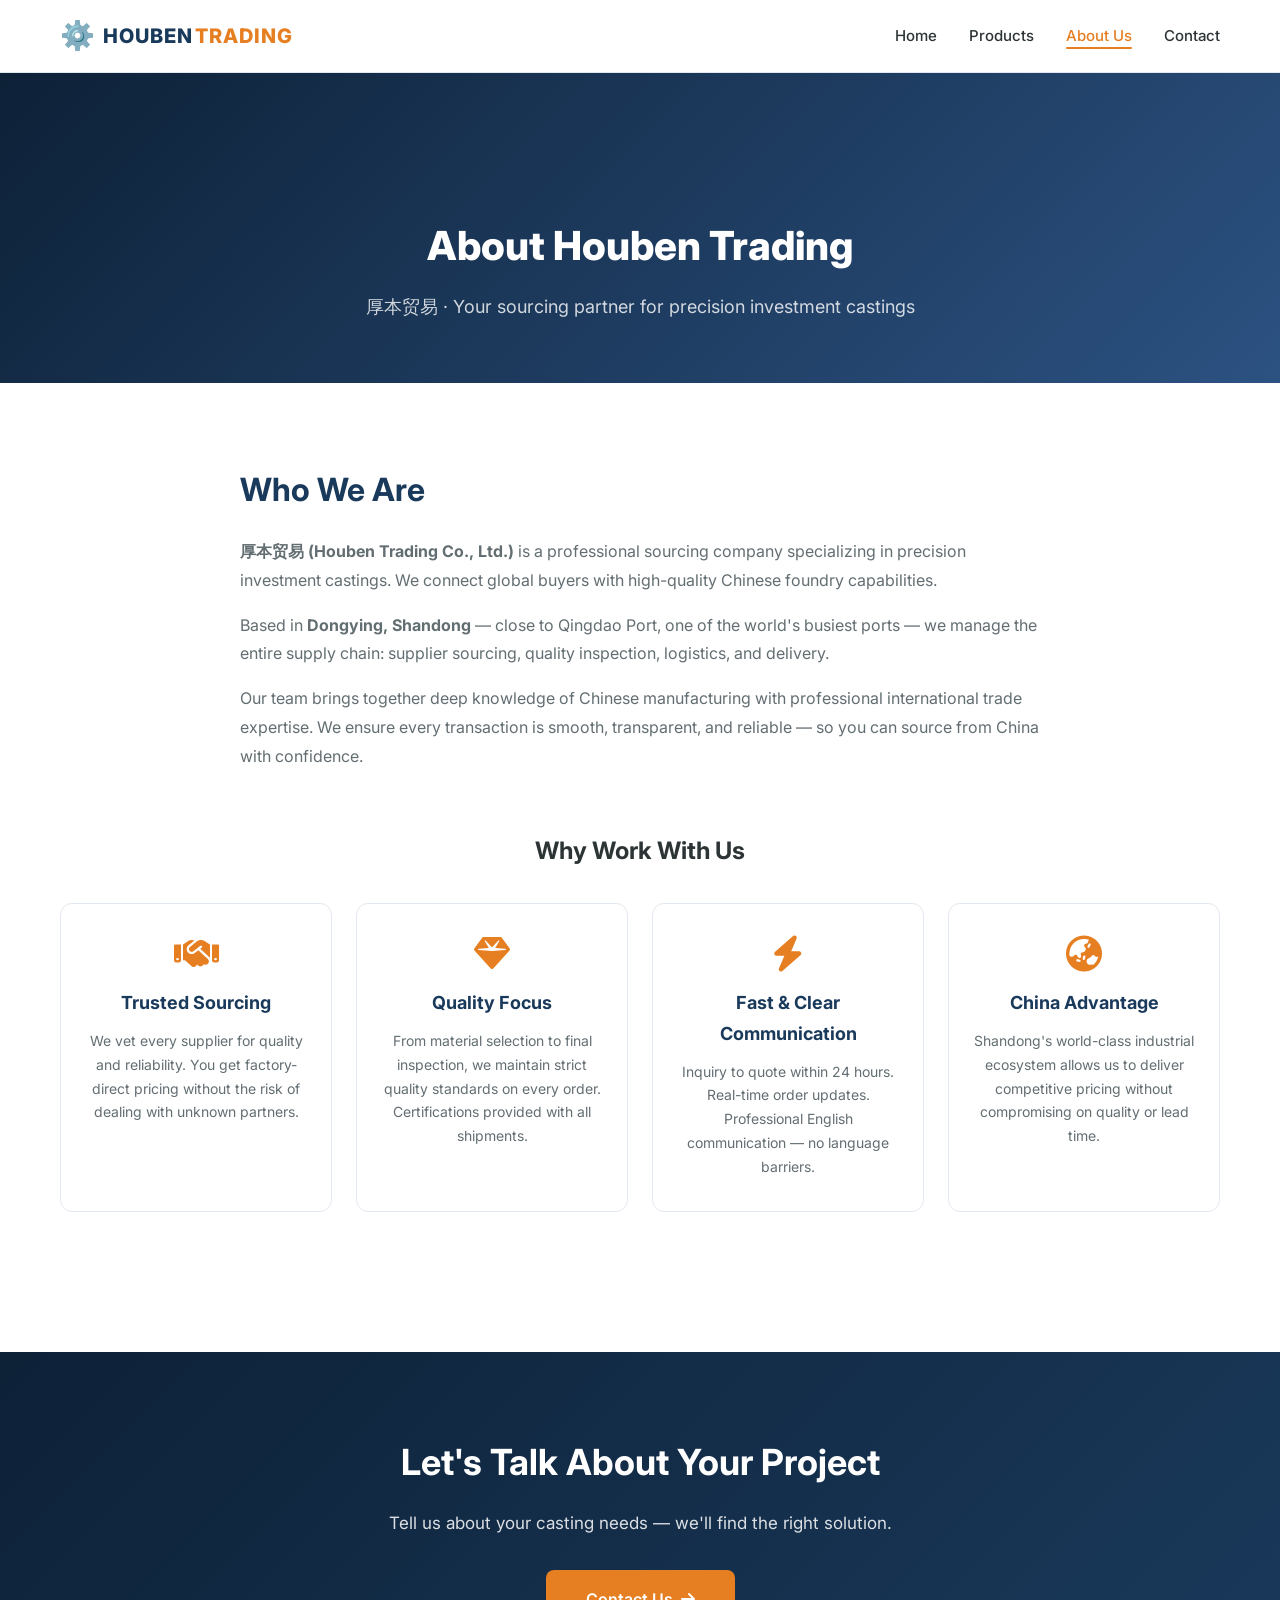
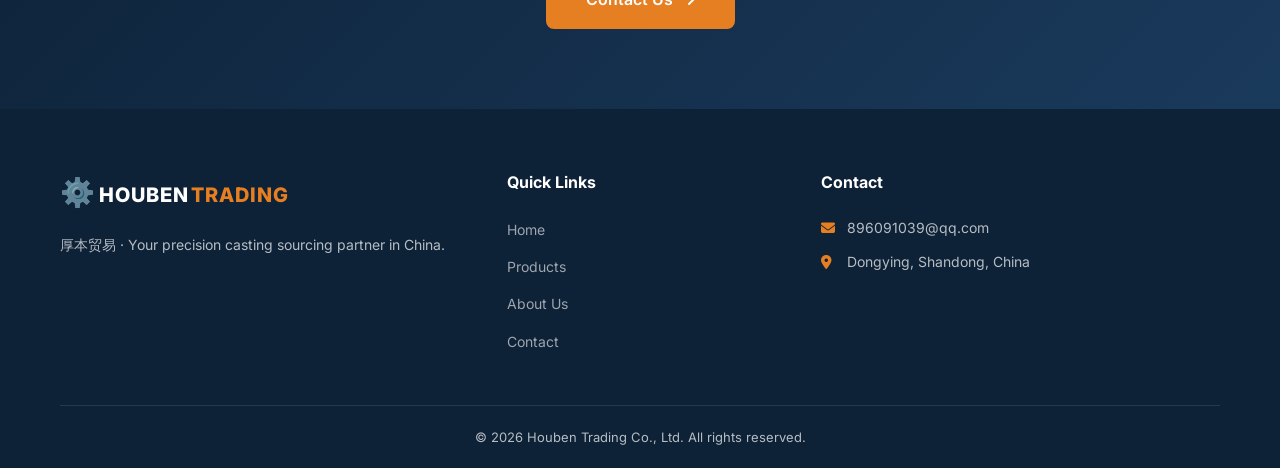
==== commit 512a01ee: "Remove supplier specific info to protect sourcing partners" ====
--- a/about.html
+++ b/about.html
@@ -32,7 +32,7 @@
     <section class="page-header">
         <div class="container">
             <h1>About Houben Trading</h1>
-            <p>厚本贸易 · Your precision casting partner in China</p>
+            <p>厚本贸易 · Your sourcing partner for precision investment castings</p>
         </div>
     </section>
 
@@ -41,9 +41,9 @@
             <div class="about-story">
                 <div class="about-text">
                     <h2>Who We Are</h2>
-                    <p><strong>厚本贸易 (Houben Trading Co., Ltd.)</strong> is a professional sourcing company specializing in precision investment castings. We bridge the gap between China's world-class foundry capabilities and global industrial buyers.</p>
-                    <p>Based in <strong>Dongying, Shandong</strong> — a major industrial hub close to Qingdao Port — we work directly with a leading foundry that has 30+ years of experience, a 200-person technical team, and over 20,000 product designs delivered worldwide.</p>
-                    <p>Our foundry partner holds 44 patents, has co-authored 16 national industry standards for investment casting, and supplies customers across water treatment, oil & gas, marine, automotive, food processing, and heavy machinery sectors.</p>
+                    <p><strong>厚本贸易 (Houben Trading Co., Ltd.)</strong> is a professional sourcing company specializing in precision investment castings. We connect global buyers with high-quality Chinese foundry capabilities.</p>
+                    <p>Based in <strong>Dongying, Shandong</strong> — close to Qingdao Port, one of the world's busiest ports — we manage the entire supply chain: supplier sourcing, quality inspection, logistics, and delivery.</p>
+                    <p>Our team brings together deep knowledge of Chinese manufacturing with professional international trade expertise. We ensure every transaction is smooth, transparent, and reliable — so you can source from China with confidence.</p>
                 </div>
             </div>
 
@@ -52,23 +52,23 @@
                 <div class="values-grid">
                     <div class="value-card">
                         <i class="fas fa-handshake"></i>
-                        <h3>Integrity</h3>
-                        <p>We mean what we say — accurate quotes, on-time delivery, products that meet your specifications. No surprises.</p>
+                        <h3>Trusted Sourcing</h3>
+                        <p>We vet every supplier for quality and reliability. You get factory-direct pricing without the risk of dealing with unknown partners.</p>
                     </div>
                     <div class="value-card">
                         <i class="fas fa-gem"></i>
-                        <h3>Foundry Expertise</h3>
-                        <p>This isn't a trading company with a catalog — we have real foundry partners with decades of hands-on casting knowledge.</p>
+                        <h3>Quality Focus</h3>
+                        <p>From material selection to final inspection, we maintain strict quality standards on every order. Certifications provided with all shipments.</p>
                     </div>
                     <div class="value-card">
                         <i class="fas fa-bolt"></i>
-                        <h3>Fast Response</h3>
-                        <p>Inquiry to quote in 24 hours. New product development in as fast as 4 weeks. We move at the speed of business.</p>
+                        <h3>Fast & Clear Communication</h3>
+                        <p>Inquiry to quote within 24 hours. Real-time order updates. Professional English communication — no language barriers.</p>
                     </div>
                     <div class="value-card">
                         <i class="fas fa-globe-asia"></i>
                         <h3>China Advantage</h3>
-                        <p>Shandong's industrial ecosystem gives us access to world-class manufacturing at competitive prices. You benefit directly.</p>
+                        <p>Shandong's world-class industrial ecosystem allows us to deliver competitive pricing without compromising on quality or lead time.</p>
                     </div>
                 </div>
             </div>
@@ -79,7 +79,7 @@
         <div class="container">
             <div class="cta-content">
                 <h2>Let's Talk About Your Project</h2>
-                <p>Tell us about your casting needs and we'll show you the Houben difference.</p>
+                <p>Tell us about your casting needs — we'll find the right solution.</p>
                 <a href="contact.html" class="btn btn-primary btn-lg">Contact Us <i class="fas fa-arrow-right"></i></a>
             </div>
         </div>
@@ -91,7 +91,7 @@
                 <div class="footer-brand">
                     <span class="brand-icon">⚙️</span>
                     <span class="brand-text">HOUBEN<span class="brand-accent">TRADING</span></span>
-                    <p>厚本贸易 · Precision investment casting specialist.</p>
+                    <p>厚本贸易 · Your precision casting sourcing partner in China.</p>
                 </div>
                 <div class="footer-links">
                     <h4>Quick Links</h4>
